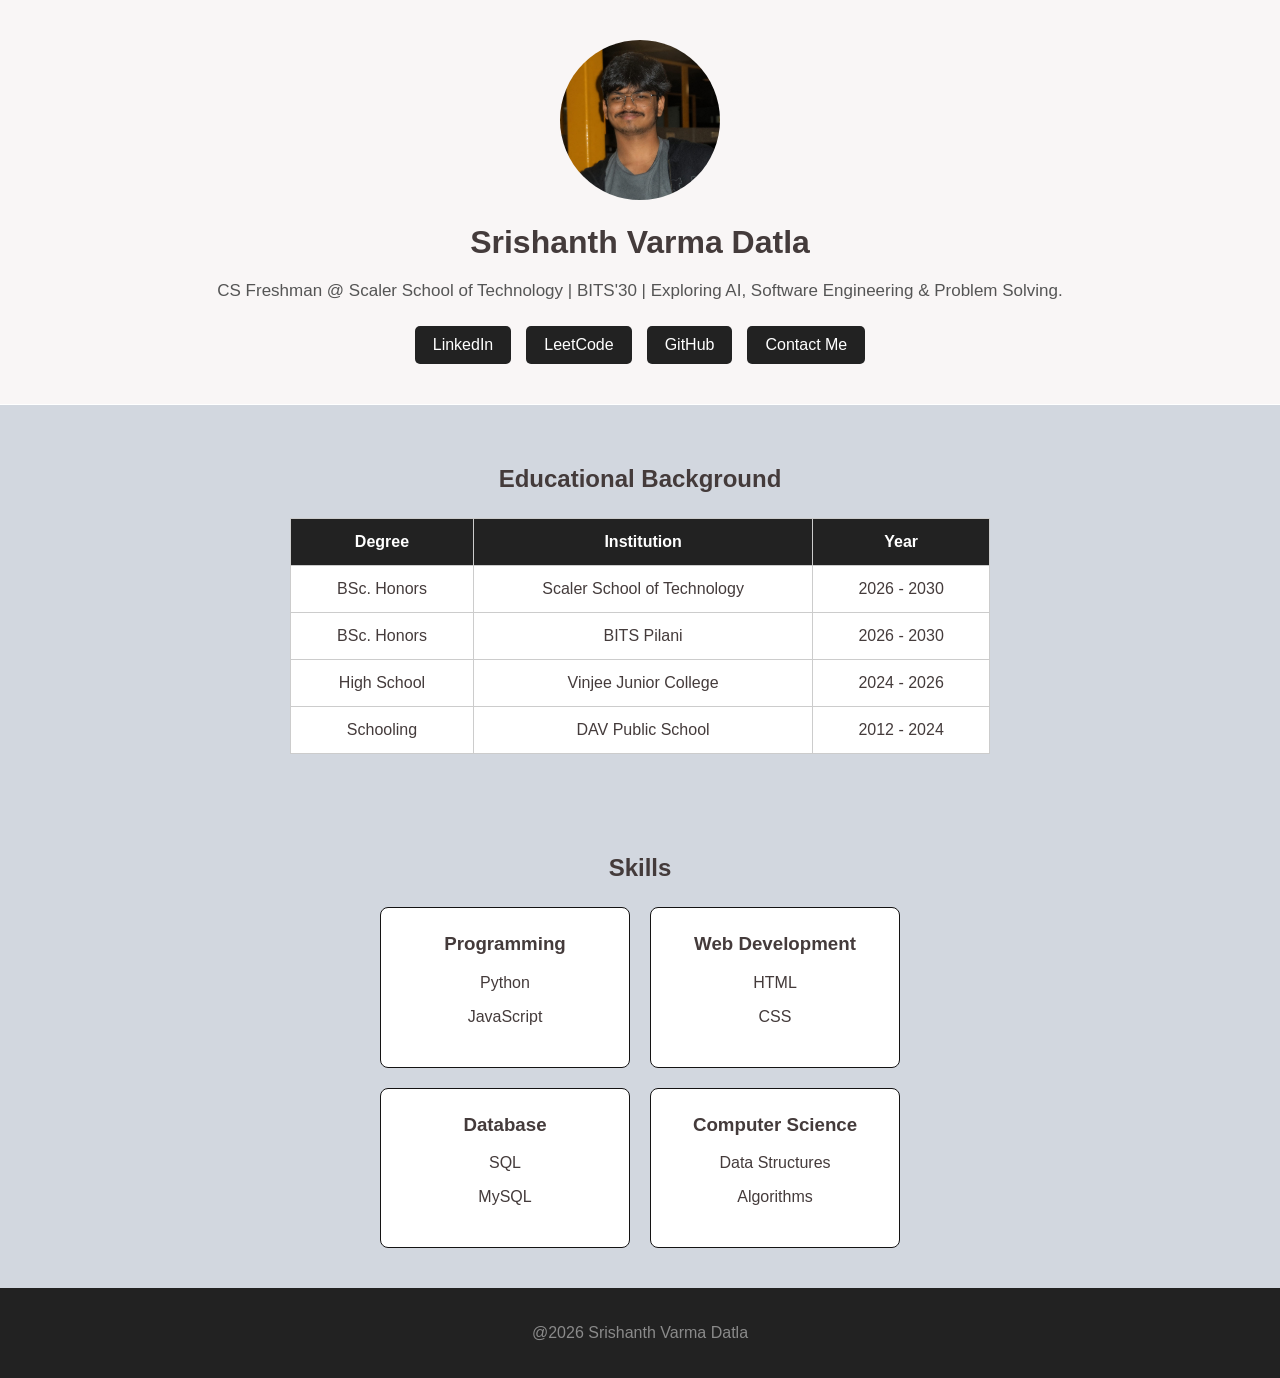
==== index.html @ adf8c22f "Initial commit" ====
<!DOCTYPE html>
<html lang="en">

<head>
    <meta charset="UTF-8">
    <meta name="viewport" content="width=device-width, initial-scale=1.0">

    <title>Portfolio Website</title>

    <link rel="stylesheet" href="indexstyle.css">
</head>

<body>
    <div class="top-section">
        <img src="pic.jpeg" alt="My Photo" class="profile-img">
        <h1>Srishanth Varma Datla</h1>

        <p class="intro">
            CS Freshman @ Scaler School of Technology |
            BITS'30 |
            Exploring AI, Software Engineering & Problem Solving.
        </p>

        <div class="buttons">
            <a href="https://www.linkedin.com/in/srishanth-varma-134643291/" target="_blank">LinkedIn</a>
            <a href="https://leetcode.com/u/Srishanth_Varma/" target="_blank">LeetCode</a>
            <a href="https://github.com/srishanth18varma" target="_blank">GitHub</a>
            <a href="contact.html" target="_blank" >Contact Me</a>
        </div>
    </div>

    <section>
        <h2>Educational Background</h2>
        <div class="education-container">
            <table>
                <tr>
                    <th>Degree</th>
                    <th>Institution</th>
                    <th>Year</th>
                </tr>

                <tr>
                    <td>BSc. Honors</td>
                    <td>Scaler School of Technology</td>
                    <td>2026 - 2030</td>
                </tr>

                <tr>
                    <td>BSc. Honors</td>
                    <td>BITS Pilani</td>
                    <td>2026 - 2030</td>
                </tr>

                <tr>
                    <td>High School</td>
                    <td>Vinjee Junior College</td>
                    <td>2024 - 2026</td>
                </tr>

                <tr>
                    <td>Schooling</td>
                    <td>DAV Public School</td>
                    <td>2012 - 2024</td>
                </tr>
            </table>
        </div>
    </section>

    <section>
        <h2>Skills</h2>
        <div class="skills-grid">
            <div class="skill-card">
                <h3>Programming</h3>
                <p>Python</p>
                <p>JavaScript</p>
            </div>

            <div class="skill-card">
                <h3>Web Development</h3>
                <p>HTML</p>
                <p>CSS</p>
            </div>

            <div class="skill-card">
                <h3>Database</h3>
                <p>SQL</p>
                <p>MySQL</p>
            </div>

            <div class="skill-card">
                <h3>Computer Science</h3>
                <p>Data Structures</p>
                <p>Algorithms</p>
            </div>
        </div>
    </section>

    <footer>
        <p> @2026 Srishanth Varma Datla</p>
    </footer>

</body>

</html>
---- indexstyle.css ----
body{
    font-family: Arial, sans-serif;
    margin: 0;
    background-color: #d2d7df;
    color: #443b3b;}

.top-section{
    background-color: rgb(249, 246, 246);
    padding: 40px;
    text-align: center;
    border-bottom: 1px solid #ffffff;}

.profile-img{
    width: 160px;
    height: 160px;
    border-radius: 50%;}

h1{margin: 20px 10px;}

.intro{
    color: #555;
    font-size: 17px;}

.buttons {
    display: flex;
    justify-content: center;
    gap: 15px;
    margin-top: 25px;}
.buttons a {
    text-decoration: none;
    color: white;
    background-color: #222;
    padding: 10px 18px;
    border-radius: 5px;}
.buttons a:hover{background-color: #555;}

section{padding: 40px 20px;}
section h2{
    text-align: center;
    margin-bottom: 25px;}

.education-container{
    display: flex;
    justify-content: center;}

table {
    border-collapse: collapse;
    background-color: white;
    min-width: 700px;}

th, td{
    border: 1px solid #ccc;
    padding: 14px 20px;
    text-align: center;}

th{
    background-color: #222;
    color: white;}

tr:hover{
    background-color: #f0f0f0;}

.skills-grid {
    display: grid;
    grid-template-columns: repeat(2, 250px);
    justify-content: center;
    gap: 20px;}
.skill-card {
    background-color: white;
    padding: 25px;
    border-radius: 8px;
    border: 1px solid #141313;
    text-align: center;}
.skill-card h3{margin-top: 0;}

footer{
    text-align: center;
    background-color: #222;
    color: rgba(255, 255, 255, 0.47);
    padding: 20px;}
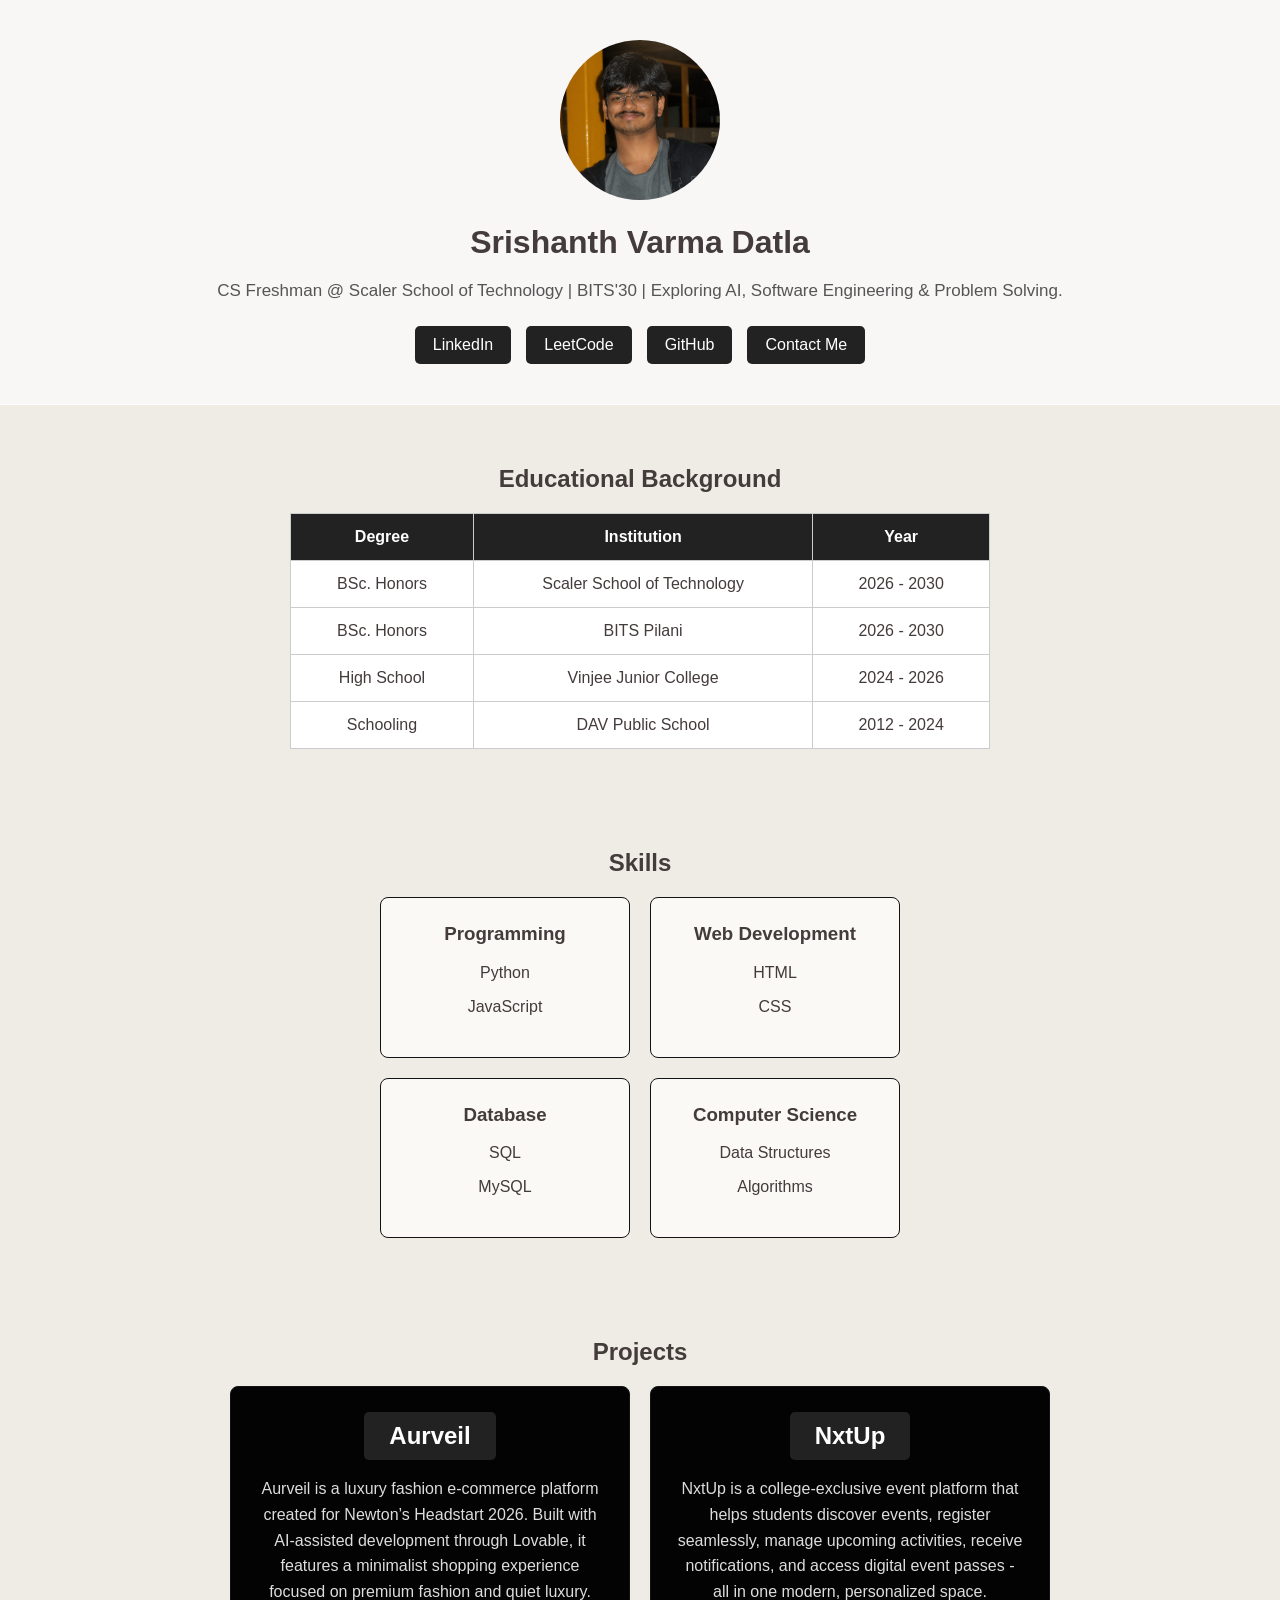
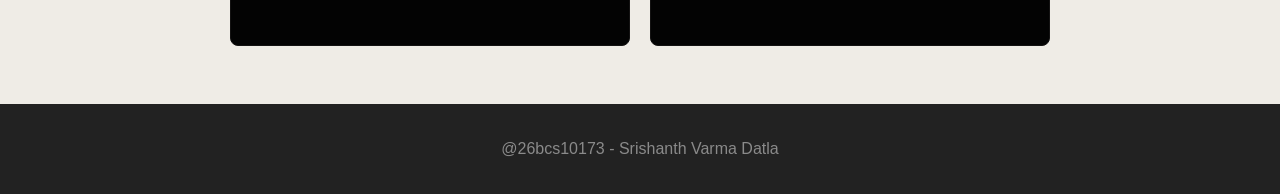
==== commit c3003ebb: "Updated portfolio projects11" ====
--- a/index.html
+++ b/index.html
@@ -16,8 +16,7 @@
         <h1>Srishanth Varma Datla</h1>
 
         <p class="intro">
-            CS Freshman @ Scaler School of Technology |
-            BITS'30 |
+            CS Freshman @ Scaler School of Technology | BITS'30 |
             Exploring AI, Software Engineering & Problem Solving.
         </p>
 
@@ -30,7 +29,7 @@
     </div>
 
     <section>
-        <h2>Educational Background</h2>
+        <h1 align="center">Educational Background</h1>
         <div class="education-container">
             <table>
                 <tr>
@@ -67,7 +66,7 @@
     </section>
 
     <section>
-        <h2>Skills</h2>
+        <h1 align="center">Skills</h1>
         <div class="skills-grid">
             <div class="skill-card">
                 <h3>Programming</h3>
@@ -95,8 +94,23 @@
         </div>
     </section>
 
+    <section>
+        <h1 align="center">Projects</h1>
+        <div class="projects-grid">
+            <div class="project-card">
+                <a href="https://aurveil-midnight-lux.lovable.app/" target="_blank" class="project-button">Aurveil</a>
+                <p>Aurveil is a luxury fashion e-commerce platform created for Newton’s Headstart 2026. Built with AI-assisted development through Lovable, it features a minimalist shopping experience focused on premium fashion and quiet luxury.</p>
+            </div>
+            <div class="project-card">                
+                <a href="https://srishanth18varma.github.io/NxtUp1/" target="_blank" class="project-button">NxtUp</a>
+                <p>NxtUp is a college-exclusive event platform that helps students discover events, register seamlessly, manage upcoming activities, receive notifications, and access digital event passes - all in one modern, personalized space.</p>
+            </div>
+        </div>
+    </section>
+    <br>
+
     <footer>
-        <p> @2026 Srishanth Varma Datla</p>
+        <p> @26bcs10173 - Srishanth Varma Datla</p>
     </footer>
 
 </body>
--- a/indexstyle.css
+++ b/indexstyle.css
@@ -1,7 +1,7 @@
 body{
     font-family: Arial, sans-serif;
     margin: 0;
-    background-color: #d2d7df;
+    background-color: #efece6;
     color: #443b3b;}
 
 .top-section{
@@ -66,15 +66,65 @@
     justify-content: center;
     gap: 20px;}
 .skill-card {
-    background-color: white;
+    background-color: #faf9f6;
     padding: 25px;
     border-radius: 8px;
     border: 1px solid #141313;
     text-align: center;}
 .skill-card h3{margin-top: 0;}
 
+.projects-grid {
+    display: grid;
+    grid-template-columns: repeat(2, 400px);
+    justify-content: center;
+    gap: 20px;
+}
+
+.project-card {
+    background-color: #030303;
+    color: white;
+    padding: 25px;
+    border-radius: 8px;
+    text-align: center;
+    border: 1px solid #141313;
+}
+
+.project-button {
+    display: inline-block;
+    text-decoration: none;
+    color: white;
+    background-color: #222;
+    padding: 10px 25px;
+    border-radius: 5px;
+    font-size: 24px;
+    font-weight: bold;
+}
+
+.project-button:hover {
+    background-color: #555;
+}
+
+.project-card p {
+    line-height: 1.6;
+    color: #ddd;
+}
+
 footer{
     text-align: center;
     background-color: #222;
     color: rgba(255, 255, 255, 0.47);
-    padding: 20px;}+    padding: 20px;}
+
+/*@media (max-width: 600px) {
+    .buttons {
+        flex-direction: column;
+        align-items: center;}
+    .skills-grid{grid-template-columns: 1fr;}
+    table {
+        width: 100%;
+        min-width: 0;}
+    th,td {
+        padding: 8px;
+        font-size: 14px;}
+    .top-section{padding: 25px 15px;}
+}*/
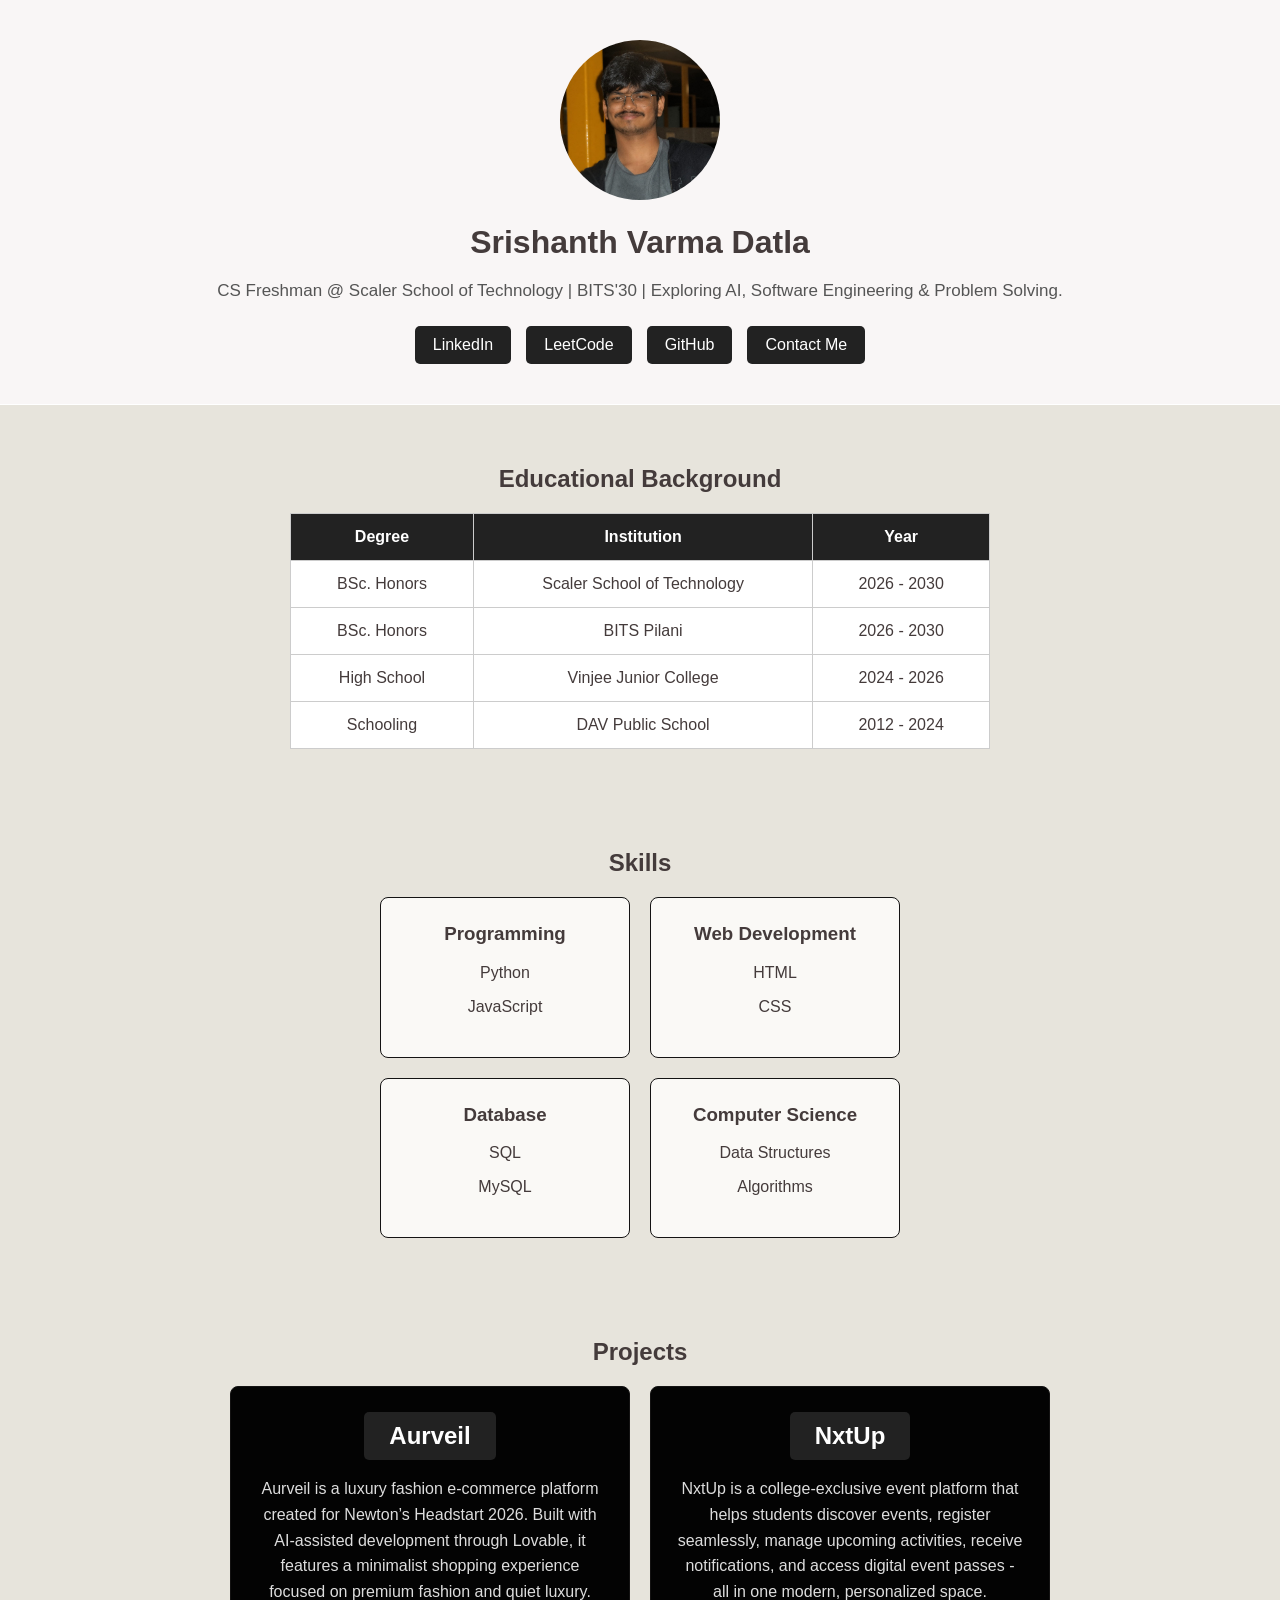
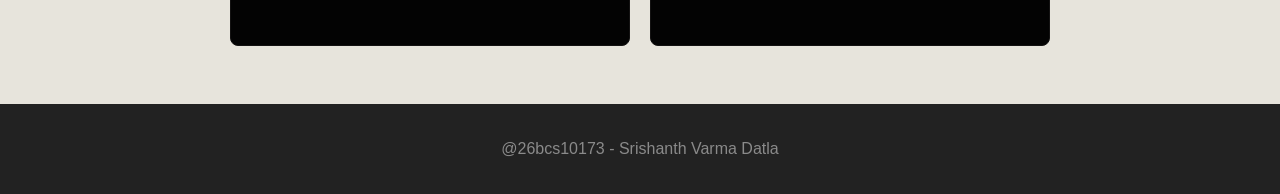
==== commit bc6782b2: "trial update2" ====
--- a/index.html
+++ b/index.html
@@ -95,17 +95,50 @@
     </section>
 
     <section>
+
         <h1 align="center">Projects</h1>
+
         <div class="projects-grid">
+
             <div class="project-card">
-                <a href="https://aurveil-midnight-lux.lovable.app/" target="_blank" class="project-button">Aurveil</a>
-                <p>Aurveil is a luxury fashion e-commerce platform created for Newton’s Headstart 2026. Built with AI-assisted development through Lovable, it features a minimalist shopping experience focused on premium fashion and quiet luxury.</p>
+
+                <a href="https://aurveil-midnight-lux.lovable.app/"
+                target="_blank"
+                class="project-button">
+                    Aurveil
+                </a>
+
+                <p>
+                    Aurveil is a luxury fashion e-commerce platform
+                    created for Newton’s Headstart 2026. Built with
+                    AI-assisted development through Lovable, it features
+                    a minimalist shopping experience focused on premium
+                    fashion and quiet luxury.
+                </p>
+
             </div>
-            <div class="project-card">                
-                <a href="https://srishanth18varma.github.io/NxtUp1/" target="_blank" class="project-button">NxtUp</a>
-                <p>NxtUp is a college-exclusive event platform that helps students discover events, register seamlessly, manage upcoming activities, receive notifications, and access digital event passes - all in one modern, personalized space.</p>
+
+
+            <div class="project-card">
+
+                <a href="https://srishanth18varma.github.io/NxtUp1/"
+                target="_blank"
+                class="project-button">
+                    NxtUp
+                </a>
+
+                <p>
+                    NxtUp is a college-exclusive event platform that
+                    helps students discover events, register seamlessly,
+                    manage upcoming activities, receive notifications,
+                    and access digital event passes - all in one modern,
+                    personalized space.
+                </p>
+
             </div>
+
         </div>
+
     </section>
     <br>
 
--- a/indexstyle.css
+++ b/indexstyle.css
@@ -1,7 +1,7 @@
 body{
     font-family: Arial, sans-serif;
     margin: 0;
-    background-color: #efece6;
+    background-color: #e7e4dc;
     color: #443b3b;}
 
 .top-section{
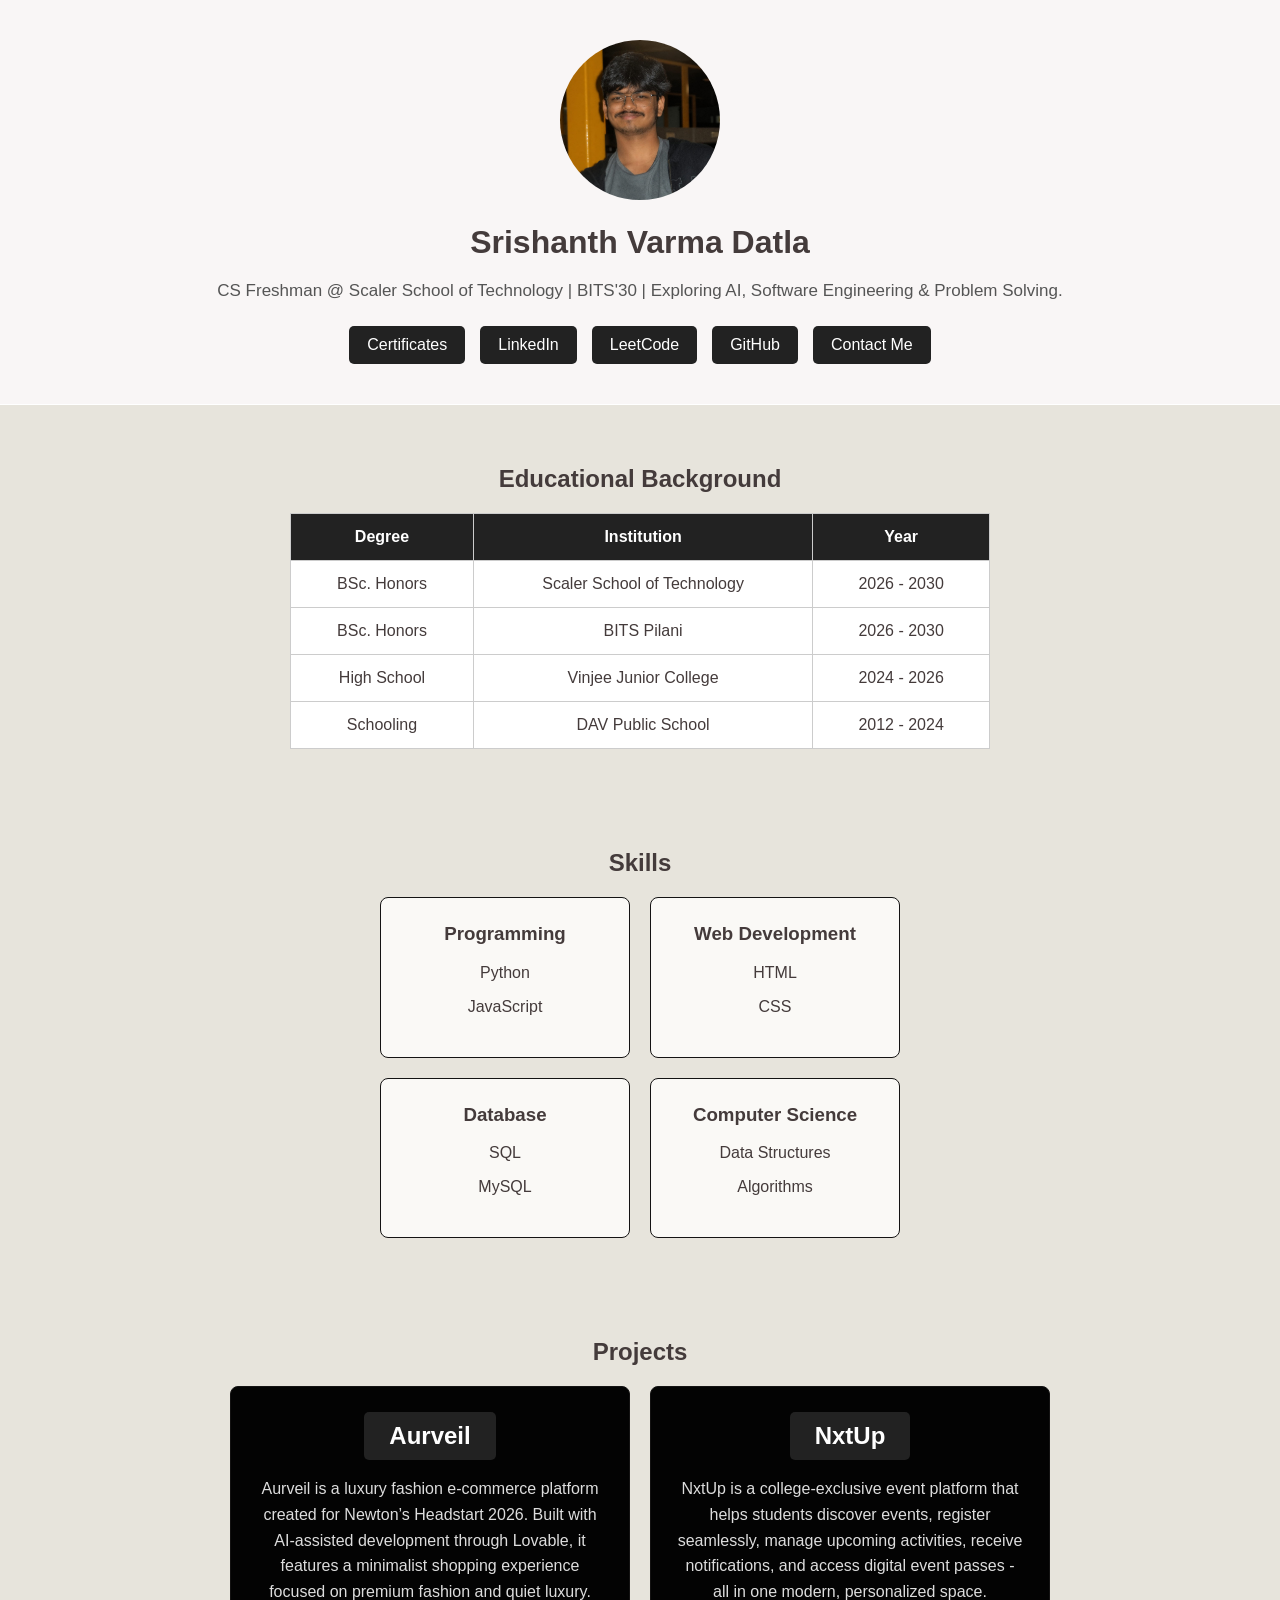
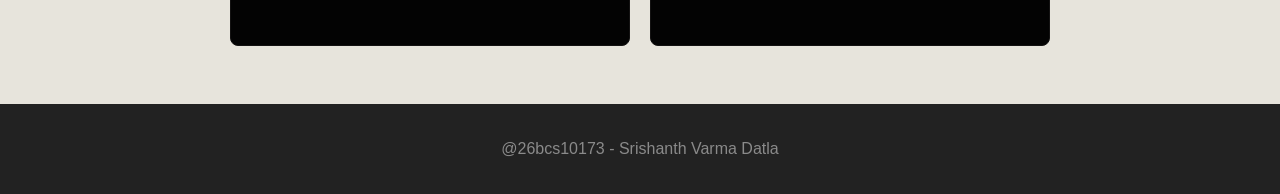
==== commit 1653f505: "added certificates" ====
--- a/index.html
+++ b/index.html
@@ -21,10 +21,11 @@
         </p>
 
         <div class="buttons">
+            <a href="certs.html" target="_blank" >Certificates</a>
             <a href="https://www.linkedin.com/in/srishanth-varma-134643291/" target="_blank">LinkedIn</a>
             <a href="https://leetcode.com/u/Srishanth_Varma/" target="_blank">LeetCode</a>
             <a href="https://github.com/srishanth18varma" target="_blank">GitHub</a>
-            <a href="contact.html" target="_blank" >Contact Me</a>
+            <a href="contact.html" target="_blank" >Contact Me</a>            
         </div>
     </div>
 
@@ -95,50 +96,20 @@
     </section>
 
     <section>
-
         <h1 align="center">Projects</h1>
 
         <div class="projects-grid">
-
             <div class="project-card">
-
-                <a href="https://aurveil-midnight-lux.lovable.app/"
-                target="_blank"
-                class="project-button">
-                    Aurveil
-                </a>
-
-                <p>
-                    Aurveil is a luxury fashion e-commerce platform
-                    created for Newton’s Headstart 2026. Built with
-                    AI-assisted development through Lovable, it features
-                    a minimalist shopping experience focused on premium
-                    fashion and quiet luxury.
-                </p>
-
+                <a href="https://aurveil-midnight-lux.lovable.app/" target="_blank" class="project-button">Aurveil</a>
+                <p>Aurveil is a luxury fashion e-commerce platform created for Newton’s Headstart 2026. Built with AI-assisted development through Lovable, it features a minimalist shopping experience focused on premium fashion and quiet luxury.</p>
             </div>
 
 
             <div class="project-card">
-
-                <a href="https://srishanth18varma.github.io/NxtUp1/"
-                target="_blank"
-                class="project-button">
-                    NxtUp
-                </a>
-
-                <p>
-                    NxtUp is a college-exclusive event platform that
-                    helps students discover events, register seamlessly,
-                    manage upcoming activities, receive notifications,
-                    and access digital event passes - all in one modern,
-                    personalized space.
-                </p>
-
+                <a href="https://srishanth18varma.github.io/NxtUp1/" target="_blank" class="project-button">NxtUp</a>
+                <p>NxtUp is a college-exclusive event platform that helps students discover events, register seamlessly, manage upcoming activities, receive notifications, and access digital event passes - all in one modern, personalized space.</p>
             </div>
-
         </div>
-
     </section>
     <br>
 
